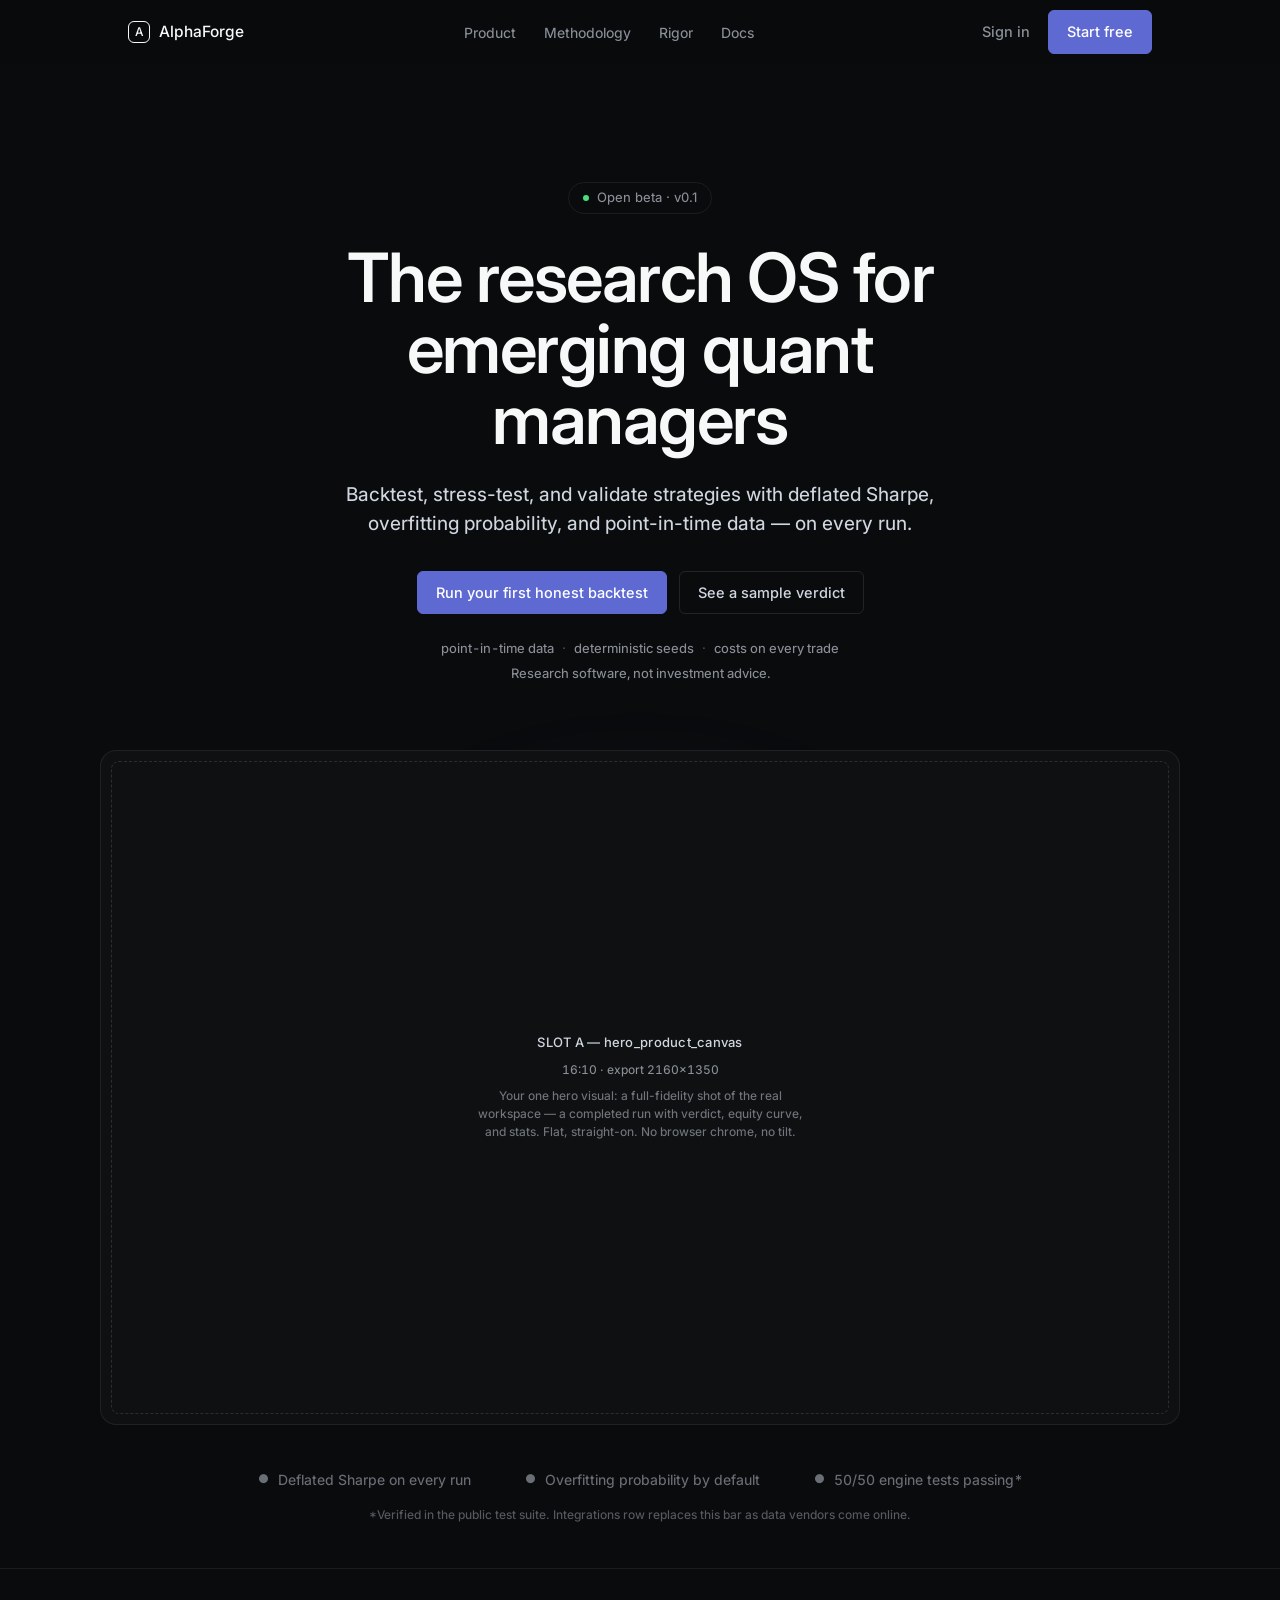
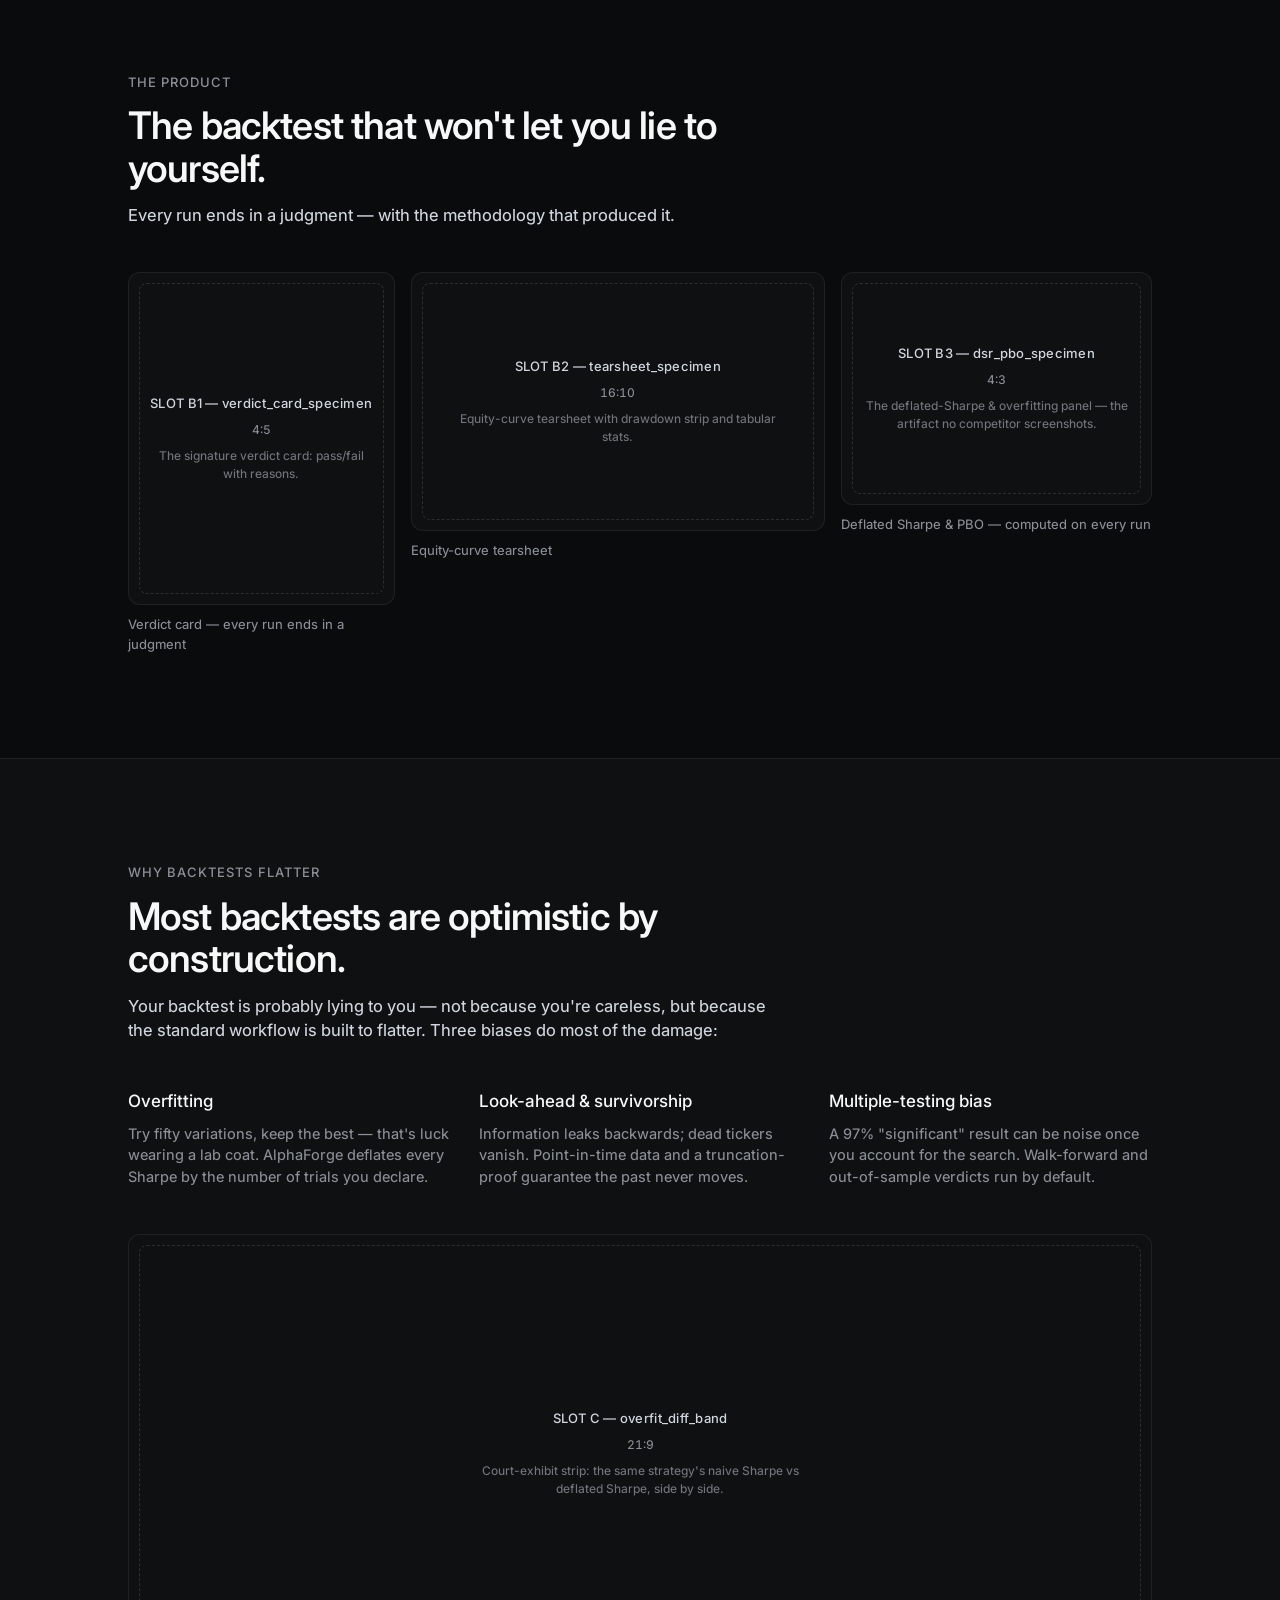
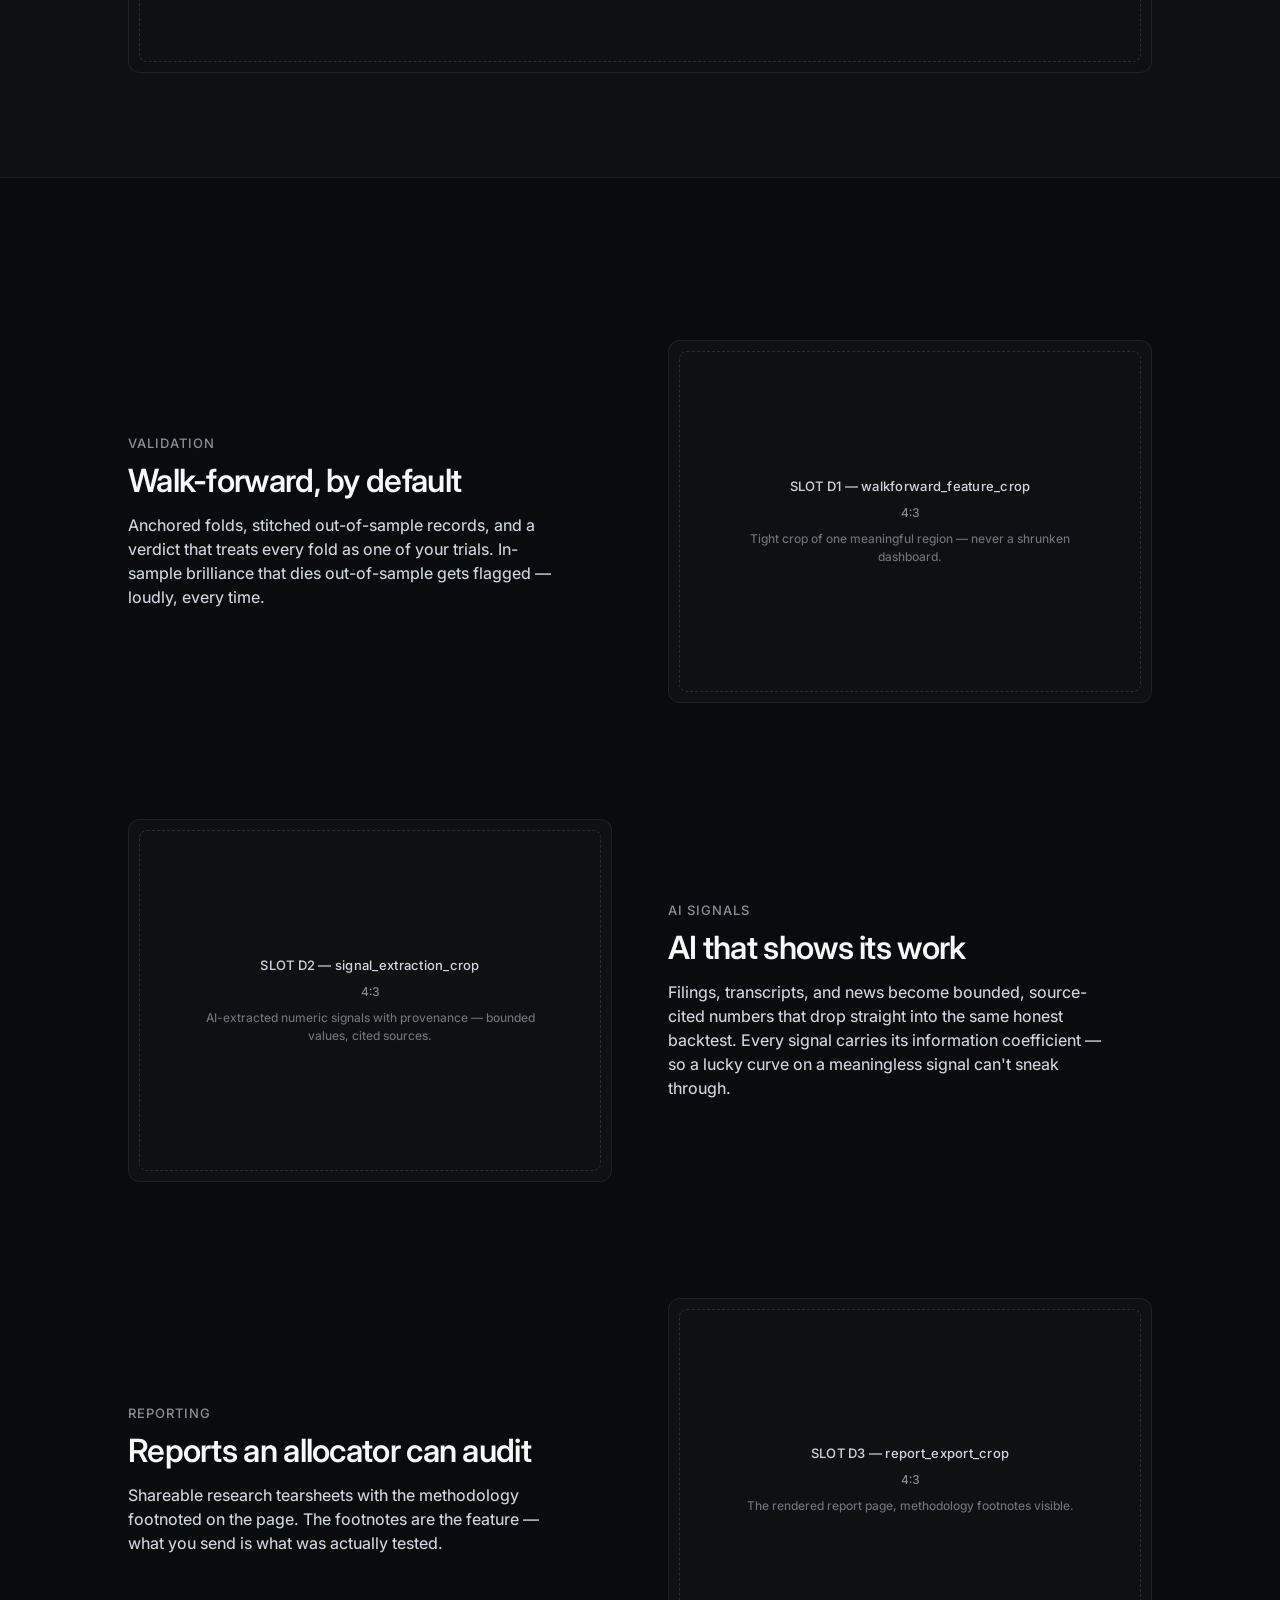
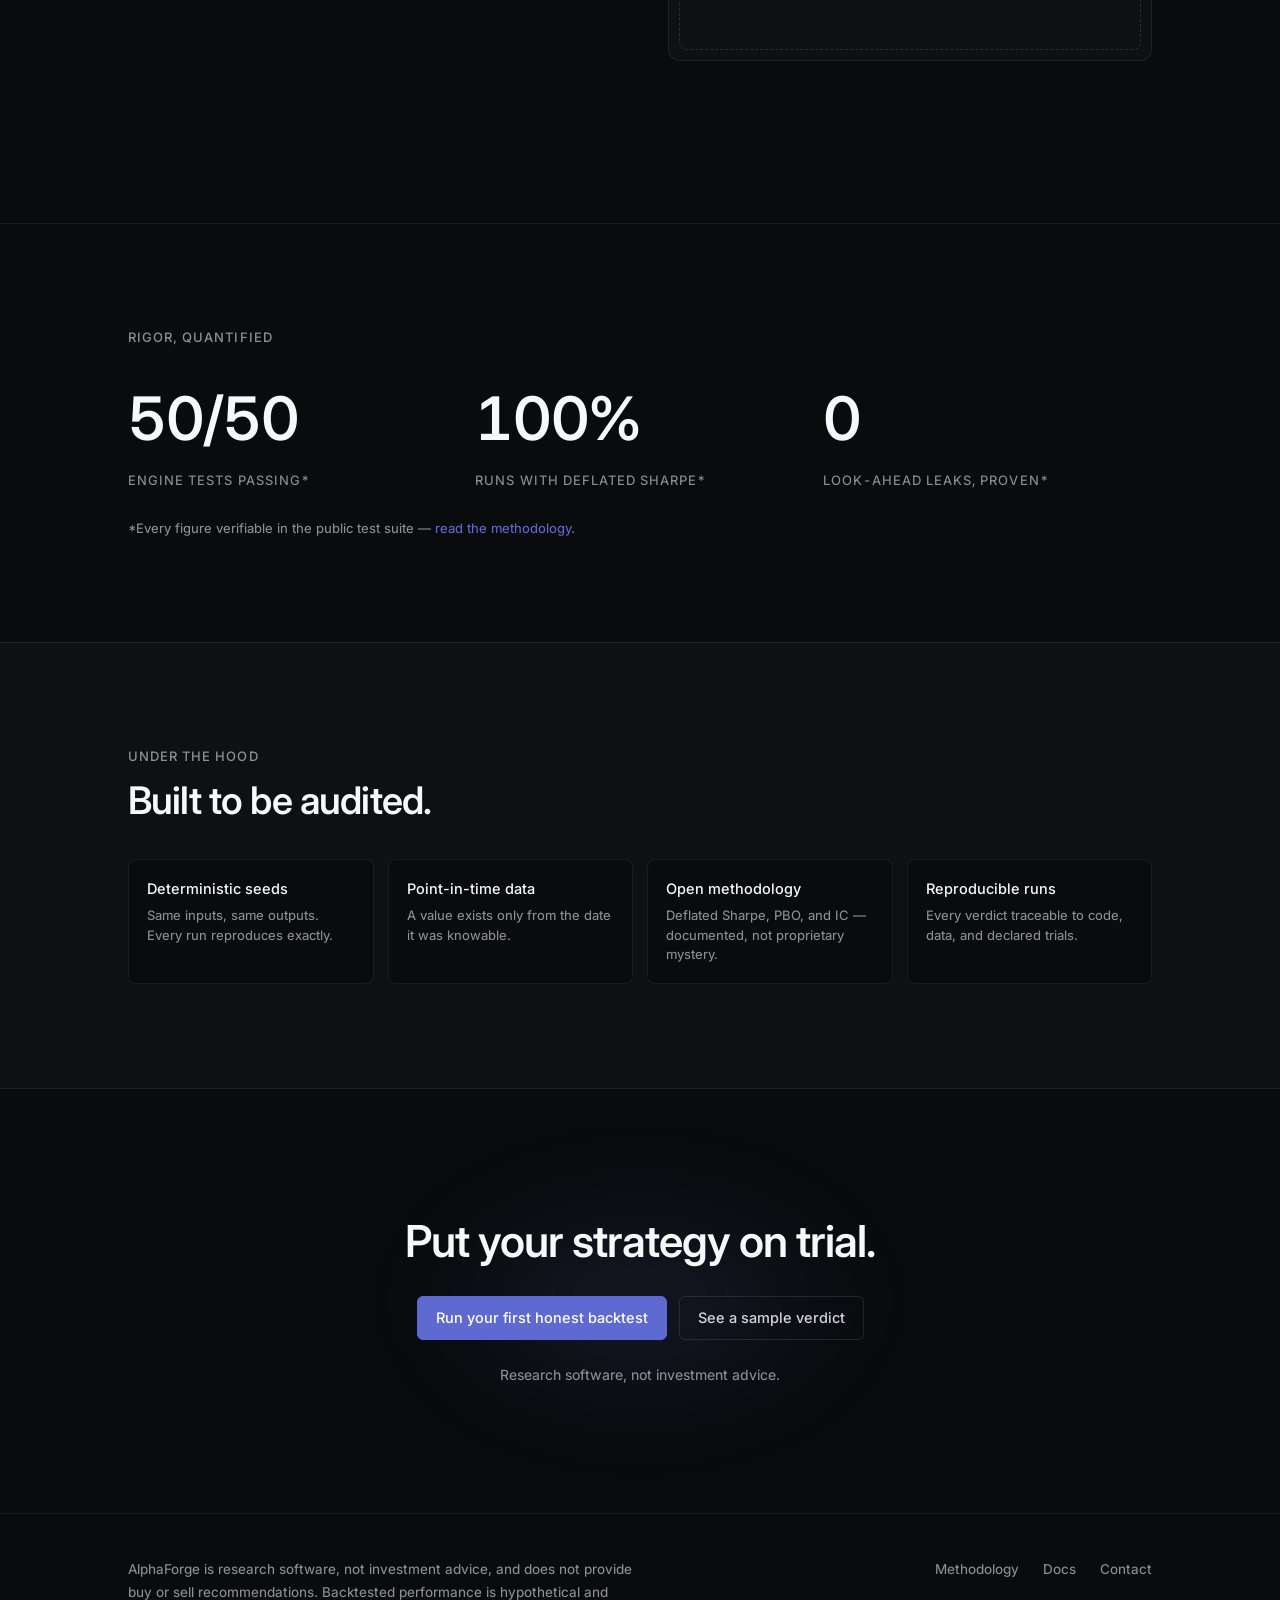
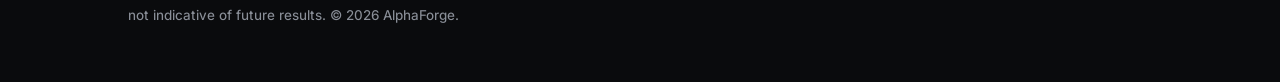
==== marketing/landing_v2.html @ c560eb7e "Add landing v2: research-derived premium design with named image slots Grounded in live-page researc" ====
<!DOCTYPE html>
<html lang="en">
<head>
<meta charset="utf-8">
<meta name="viewport" content="width=device-width, initial-scale=1">
<title>AlphaForge — the research OS for emerging quant managers</title>
<link rel="preconnect" href="https://fonts.googleapis.com">
<link rel="preconnect" href="https://fonts.gstatic.com" crossorigin>
<link href="https://fonts.googleapis.com/css2?family=Inter:wght@400..620&display=swap" rel="stylesheet">
<style>
  :root{
    --bg:#0A0B0D; --panel:#0F1011; --panel2:#131417;
    --hair:rgba(255,255,255,.07); --hair2:rgba(255,255,255,.10);
    --t1:#F7F8F8; --t2:#D0D6E0; --t3:#8A8F98;
    --accent:#5E6AD2; --accent-h:#6E7AE6;
    --sans:'Inter',-apple-system,'Segoe UI',system-ui,sans-serif;
  }
  *{box-sizing:border-box;margin:0;padding:0}
  html{scroll-behavior:smooth}
  body{font-family:var(--sans);background:var(--bg);color:var(--t1);line-height:1.5;font-weight:450;-webkit-font-smoothing:antialiased}
  .wrap{max-width:1080px;margin:0 auto;padding:0 28px}
  a{color:inherit;text-decoration:none}
  .num{font-variant-numeric:tabular-nums}
  .eyebrow{font-size:13px;letter-spacing:.08em;text-transform:uppercase;color:var(--t3);font-weight:500}
  h1{font-size:clamp(40px,6vw,68px);line-height:1.05;font-weight:580;letter-spacing:-.022em}
  h2{font-size:38px;line-height:1.12;font-weight:580;letter-spacing:-.022em}
  h3{font-size:17px;font-weight:500}
  section{padding:104px 0}
  /* nav */
  nav{position:sticky;top:0;z-index:50;height:64px;backdrop-filter:blur(12px);background:rgba(10,11,13,.75);border-bottom:1px solid transparent;transition:border-color .2s}
  nav.scrolled{border-bottom-color:var(--hair)}
  .navrow{display:flex;align-items:center;justify-content:space-between;height:64px}
  .logo{display:flex;align-items:center;gap:9px;font-weight:500;font-size:15.5px}
  .mark{width:22px;height:22px;border:1.5px solid var(--t1);border-radius:6px;display:grid;place-items:center;font-size:12px;font-weight:500}
  .navlinks{display:flex;gap:28px;font-size:14px;color:var(--t3)}
  .navlinks a:hover{color:var(--t1)}
  .navright{display:flex;gap:10px;align-items:center}
  .btn{display:inline-flex;align-items:center;justify-content:center;gap:8px;font-size:14.5px;font-weight:500;padding:10px 18px;border-radius:6px;cursor:pointer;border:1px solid var(--hair2);color:var(--t2);background:transparent;transition:all .15s cubic-bezier(.25,.46,.45,.94)}
  .btn:hover{border-color:rgba(255,255,255,.2);color:var(--t1)}
  .btn-primary{background:var(--accent);border-color:var(--accent);color:#fff}
  .btn-primary:hover{background:var(--accent-h);border-color:var(--accent-h);color:#fff}
  .btn-ghost-sm{border:none;color:var(--t3);padding:10px 8px}
  /* hero */
  .hero{padding:118px 0 0;text-align:center}
  .hero .pill{display:inline-flex;align-items:center;gap:8px;font-size:13px;color:var(--t3);border:1px solid var(--hair);border-radius:999px;padding:5px 14px;margin-bottom:28px}
  .hero .pill .dotg{width:6px;height:6px;border-radius:50%;background:#4ade80}
  .hero h1{max-width:720px;margin:0 auto}
  .hero .sub{font-size:19px;color:var(--t2);max-width:640px;margin:24px auto 32px;line-height:1.55}
  .ctas{display:flex;gap:12px;justify-content:center;flex-wrap:wrap}
  .micro{margin-top:22px;font-size:13px;color:var(--t3);line-height:1.9}
  .micro .sep{opacity:.5;margin:0 8px}
  /* image slots */
  .slot{position:relative;background:var(--panel);border:1px solid var(--hair);display:flex;flex-direction:column;align-items:center;justify-content:center;gap:8px;overflow:hidden}
  .slot::before{content:"";position:absolute;inset:10px;border:1px dashed rgba(255,255,255,.12);border-radius:8px;pointer-events:none}
  .slot .sname{font-size:13px;font-weight:500;color:var(--t2);letter-spacing:.02em}
  .slot .smeta{font-size:12px;color:var(--t3)}
  .slot .shint{font-size:12px;color:var(--t3);max-width:46ch;text-align:center;padding:0 18px;opacity:.8}
  /* hero canvas */
  .canvas-zone{position:relative;margin-top:64px}
  .canvas-zone .glow{position:absolute;left:50%;top:-8%;transform:translateX(-50%);width:760px;height:420px;background:radial-gradient(closest-side,rgba(94,106,210,.16),transparent 70%);filter:blur(40px);pointer-events:none}
  .hero-canvas{aspect-ratio:16/10;border-radius:16px;position:relative;z-index:1}
  /* proof bar */
  .proof{padding:44px 0;border-bottom:1px solid var(--hair)}
  .proofrow{display:flex;justify-content:center;gap:54px;flex-wrap:wrap;color:var(--t3);font-size:14px}
  .proofrow .it{display:flex;align-items:center;gap:9px;opacity:.75}
  .proofrow .tick{color:var(--t3);font-size:12px}
  .proofcap{text-align:center;font-size:12px;color:var(--t3);opacity:.6;margin-top:16px}
  /* specimen gallery */
  .gallery-head{max-width:640px}
  .gallery-head p{color:var(--t2);font-size:16.5px;margin-top:14px}
  .specimens{display:grid;grid-template-columns:0.9fr 1.4fr 1.05fr;gap:16px;margin-top:44px;align-items:start}
  .specimen .slot{border-radius:12px;padding:0}
  .specimen .cap{font-size:13px;color:var(--t3);margin-top:10px}
  .sp1{aspect-ratio:4/5;border-radius:12px}
  .sp2{aspect-ratio:16/10;border-radius:12px}
  .sp3{aspect-ratio:4/3;border-radius:12px}
  /* diagnosis */
  .diag{border-top:1px solid var(--hair);border-bottom:1px solid var(--hair);background:var(--panel)}
  .diag h2{max-width:620px}
  .diag .lead{color:var(--t2);font-size:16.5px;max-width:640px;margin-top:14px}
  .cols3{display:grid;grid-template-columns:repeat(3,1fr);gap:28px;margin-top:46px}
  .cols3 h3{margin-bottom:8px}
  .cols3 p{font-size:14.5px;color:var(--t3)}
  .exhibit{aspect-ratio:21/9;border-radius:12px;margin-top:46px}
  /* feature rows */
  .frow{display:grid;grid-template-columns:1fr 1fr;gap:56px;align-items:center;padding:58px 0}
  .frow .txt h2{font-size:32px}
  .frow .txt p{color:var(--t2);font-size:16px;margin-top:14px;max-width:44ch}
  .frow .media .slot{aspect-ratio:4/3;border-radius:12px}
  /* numbers band */
  .numbers{border-top:1px solid var(--hair)}
  .nb{display:grid;grid-template-columns:repeat(3,1fr);gap:18px;margin-top:8px}
  .nb .stat .v{font-size:60px;font-weight:580;letter-spacing:-.022em}
  .nb .stat .l{font-size:13px;letter-spacing:.08em;text-transform:uppercase;color:var(--t3);margin-top:8px}
  .method{font-size:13px;color:var(--t3);margin-top:28px}
  .method a{color:var(--accent)}
  /* audited strip */
  .audit{background:var(--panel);border-top:1px solid var(--hair);border-bottom:1px solid var(--hair)}
  .audit4{display:grid;grid-template-columns:repeat(4,1fr);gap:14px;margin-top:38px}
  .acard{border:1px solid var(--hair);border-radius:8px;padding:18px;background:var(--bg)}
  .acard h3{font-size:14.5px}
  .acard p{font-size:13px;color:var(--t3);margin-top:6px}
  /* closing */
  .closing{position:relative;text-align:center;padding:128px 0;overflow:hidden}
  .closing .glow{position:absolute;left:50%;top:50%;transform:translate(-50%,-50%);width:680px;height:380px;background:radial-gradient(closest-side,rgba(94,106,210,.14),transparent 70%);filter:blur(40px);pointer-events:none}
  .closing h2{font-size:44px;position:relative}
  .closing p{color:var(--t3);font-size:14px;margin-top:24px;position:relative}
  .closing .ctas{margin-top:30px;position:relative}
  footer{border-top:1px solid var(--hair);padding:44px 0 56px;color:var(--t3);font-size:13.5px;line-height:1.7}
  footer .frow2{display:flex;justify-content:space-between;gap:40px;flex-wrap:wrap}
  footer .links{display:flex;gap:24px}
  footer .links a:hover{color:var(--t1)}
  @media(max-width:880px){
    section{padding:72px 0}
    .navlinks{display:none}
    .specimens,.cols3,.audit4,.nb{grid-template-columns:1fr}
    .frow{grid-template-columns:1fr;gap:26px}
    .frow.rev .media{order:-1}
    h2{font-size:30px}
  }
</style>
</head>
<body>

<nav id="nav"><div class="wrap navrow">
  <div class="logo"><span class="mark">A</span>AlphaForge</div>
  <div class="navlinks"><a href="#specimens">Product</a><a href="#diagnosis">Methodology</a><a href="#numbers">Rigor</a><a>Docs</a></div>
  <div class="navright"><a class="btn btn-ghost-sm">Sign in</a><a class="btn btn-primary">Start free</a></div>
</div></nav>

<header class="wrap hero">
  <div class="pill"><span class="dotg"></span>Open beta · v0.1</div>
  <h1>The research OS for emerging quant managers</h1>
  <p class="sub">Backtest, stress-test, and validate strategies with deflated Sharpe, overfitting probability, and point-in-time data — on every run.</p>
  <div class="ctas">
    <a class="btn btn-primary">Run your first honest backtest</a>
    <a class="btn">See a sample verdict</a>
  </div>
  <p class="micro num">point-in-time data<span class="sep">·</span>deterministic seeds<span class="sep">·</span>costs on every trade<br>Research software, not investment advice.</p>

  <div class="canvas-zone">
    <div class="glow"></div>
    <div class="slot hero-canvas">
      <div class="sname">SLOT A — hero_product_canvas</div>
      <div class="smeta num">16:10 · export 2160×1350</div>
      <div class="shint">Your one hero visual: a full-fidelity shot of the real workspace — a completed run with verdict, equity curve, and stats. Flat, straight-on. No browser chrome, no tilt.</div>
    </div>
  </div>
</header>

<div class="proof"><div class="wrap">
  <div class="proofrow num">
    <span class="it"><span class="tick">●</span>Deflated Sharpe on every run</span>
    <span class="it"><span class="tick">●</span>Overfitting probability by default</span>
    <span class="it"><span class="tick">●</span>50/50 engine tests passing*</span>
  </div>
  <div class="proofcap">*Verified in the public test suite. Integrations row replaces this bar as data vendors come online.</div>
</div></div>

<section id="specimens"><div class="wrap">
  <div class="gallery-head">
    <div class="eyebrow">The product</div>
    <h2 style="margin-top:12px">The backtest that won't let you lie to yourself.</h2>
    <p>Every run ends in a judgment — with the methodology that produced it.</p>
  </div>
  <div class="specimens">
    <div class="specimen"><div class="slot sp1">
      <div class="sname">SLOT B1 — verdict_card_specimen</div><div class="smeta num">4:5</div>
      <div class="shint">The signature verdict card: pass/fail with reasons.</div>
    </div><div class="cap">Verdict card — every run ends in a judgment</div></div>
    <div class="specimen"><div class="slot sp2">
      <div class="sname">SLOT B2 — tearsheet_specimen</div><div class="smeta num">16:10</div>
      <div class="shint">Equity-curve tearsheet with drawdown strip and tabular stats.</div>
    </div><div class="cap">Equity-curve tearsheet</div></div>
    <div class="specimen"><div class="slot sp3">
      <div class="sname">SLOT B3 — dsr_pbo_specimen</div><div class="smeta num">4:3</div>
      <div class="shint">The deflated-Sharpe &amp; overfitting panel — the artifact no competitor screenshots.</div>
    </div><div class="cap">Deflated Sharpe &amp; PBO — computed on every run</div></div>
  </div>
</div></section>

<section id="diagnosis" class="diag"><div class="wrap">
  <div class="eyebrow">Why backtests flatter</div>
  <h2 style="margin-top:12px">Most backtests are optimistic by construction.</h2>
  <p class="lead">Your backtest is probably lying to you — not because you're careless, but because the standard workflow is built to flatter. Three biases do most of the damage:</p>
  <div class="cols3">
    <div><h3>Overfitting</h3><p>Try fifty variations, keep the best — that's luck wearing a lab coat. AlphaForge deflates every Sharpe by the number of trials you declare.</p></div>
    <div><h3>Look-ahead &amp; survivorship</h3><p>Information leaks backwards; dead tickers vanish. Point-in-time data and a truncation-proof guarantee the past never moves.</p></div>
    <div><h3>Multiple-testing bias</h3><p>A 97% "significant" result can be noise once you account for the search. Walk-forward and out-of-sample verdicts run by default.</p></div>
  </div>
  <div class="slot exhibit">
    <div class="sname">SLOT C — overfit_diff_band</div><div class="smeta num">21:9</div>
    <div class="shint">Court-exhibit strip: the same strategy's naive Sharpe vs deflated Sharpe, side by side.</div>
  </div>
</div></section>

<section><div class="wrap">
  <div class="frow">
    <div class="txt">
      <div class="eyebrow">Validation</div>
      <h2 style="margin-top:10px">Walk-forward, by default</h2>
      <p>Anchored folds, stitched out-of-sample records, and a verdict that treats every fold as one of your trials. In-sample brilliance that dies out-of-sample gets flagged — loudly, every time.</p>
    </div>
    <div class="media"><div class="slot">
      <div class="sname">SLOT D1 — walkforward_feature_crop</div><div class="smeta num">4:3</div>
      <div class="shint">Tight crop of one meaningful region — never a shrunken dashboard.</div>
    </div></div>
  </div>
  <div class="frow rev">
    <div class="media"><div class="slot">
      <div class="sname">SLOT D2 — signal_extraction_crop</div><div class="smeta num">4:3</div>
      <div class="shint">AI-extracted numeric signals with provenance — bounded values, cited sources.</div>
    </div></div>
    <div class="txt">
      <div class="eyebrow">AI signals</div>
      <h2 style="margin-top:10px">AI that shows its work</h2>
      <p>Filings, transcripts, and news become bounded, source-cited numbers that drop straight into the same honest backtest. Every signal carries its information coefficient — so a lucky curve on a meaningless signal can't sneak through.</p>
    </div>
  </div>
  <div class="frow">
    <div class="txt">
      <div class="eyebrow">Reporting</div>
      <h2 style="margin-top:10px">Reports an allocator can audit</h2>
      <p>Shareable research tearsheets with the methodology footnoted on the page. The footnotes are the feature — what you send is what was actually tested.</p>
    </div>
    <div class="media"><div class="slot">
      <div class="sname">SLOT D3 — report_export_crop</div><div class="smeta num">4:3</div>
      <div class="shint">The rendered report page, methodology footnotes visible.</div>
    </div></div>
  </div>
</div></section>

<section id="numbers" class="numbers"><div class="wrap">
  <div class="eyebrow">Rigor, quantified</div>
  <div class="nb num" style="margin-top:26px">
    <div class="stat"><div class="v">50/50</div><div class="l">engine tests passing*</div></div>
    <div class="stat"><div class="v">100%</div><div class="l">runs with deflated Sharpe*</div></div>
    <div class="stat"><div class="v">0</div><div class="l">look-ahead leaks, proven*</div></div>
  </div>
  <p class="method">*Every figure verifiable in the public test suite — <a>read the methodology</a>.</p>
</div></section>

<section class="audit"><div class="wrap">
  <div class="eyebrow">Under the hood</div>
  <h2 style="margin-top:12px">Built to be audited.</h2>
  <div class="audit4">
    <div class="acard"><h3>Deterministic seeds</h3><p>Same inputs, same outputs. Every run reproduces exactly.</p></div>
    <div class="acard"><h3>Point-in-time data</h3><p>A value exists only from the date it was knowable.</p></div>
    <div class="acard"><h3>Open methodology</h3><p>Deflated Sharpe, PBO, and IC — documented, not proprietary mystery.</p></div>
    <div class="acard"><h3>Reproducible runs</h3><p>Every verdict traceable to code, data, and declared trials.</p></div>
  </div>
</div></section>

<section class="closing">
  <div class="glow"></div>
  <div class="wrap">
    <h2>Put your strategy on trial.</h2>
    <div class="ctas"><a class="btn btn-primary">Run your first honest backtest</a><a class="btn">See a sample verdict</a></div>
    <p>Research software, not investment advice.</p>
  </div>
</section>

<footer><div class="wrap frow2">
  <div style="max-width:56ch">AlphaForge is research software, not investment advice, and does not provide buy or sell recommendations. Backtested performance is hypothetical and not indicative of future results. © 2026 AlphaForge.</div>
  <div class="links"><a>Methodology</a><a>Docs</a><a>Contact</a></div>
</div></footer>

<script>
  const nav=document.getElementById('nav');
  addEventListener('scroll',()=>nav.classList.toggle('scrolled',scrollY>8),{passive:true});
</script>
</body>
</html>
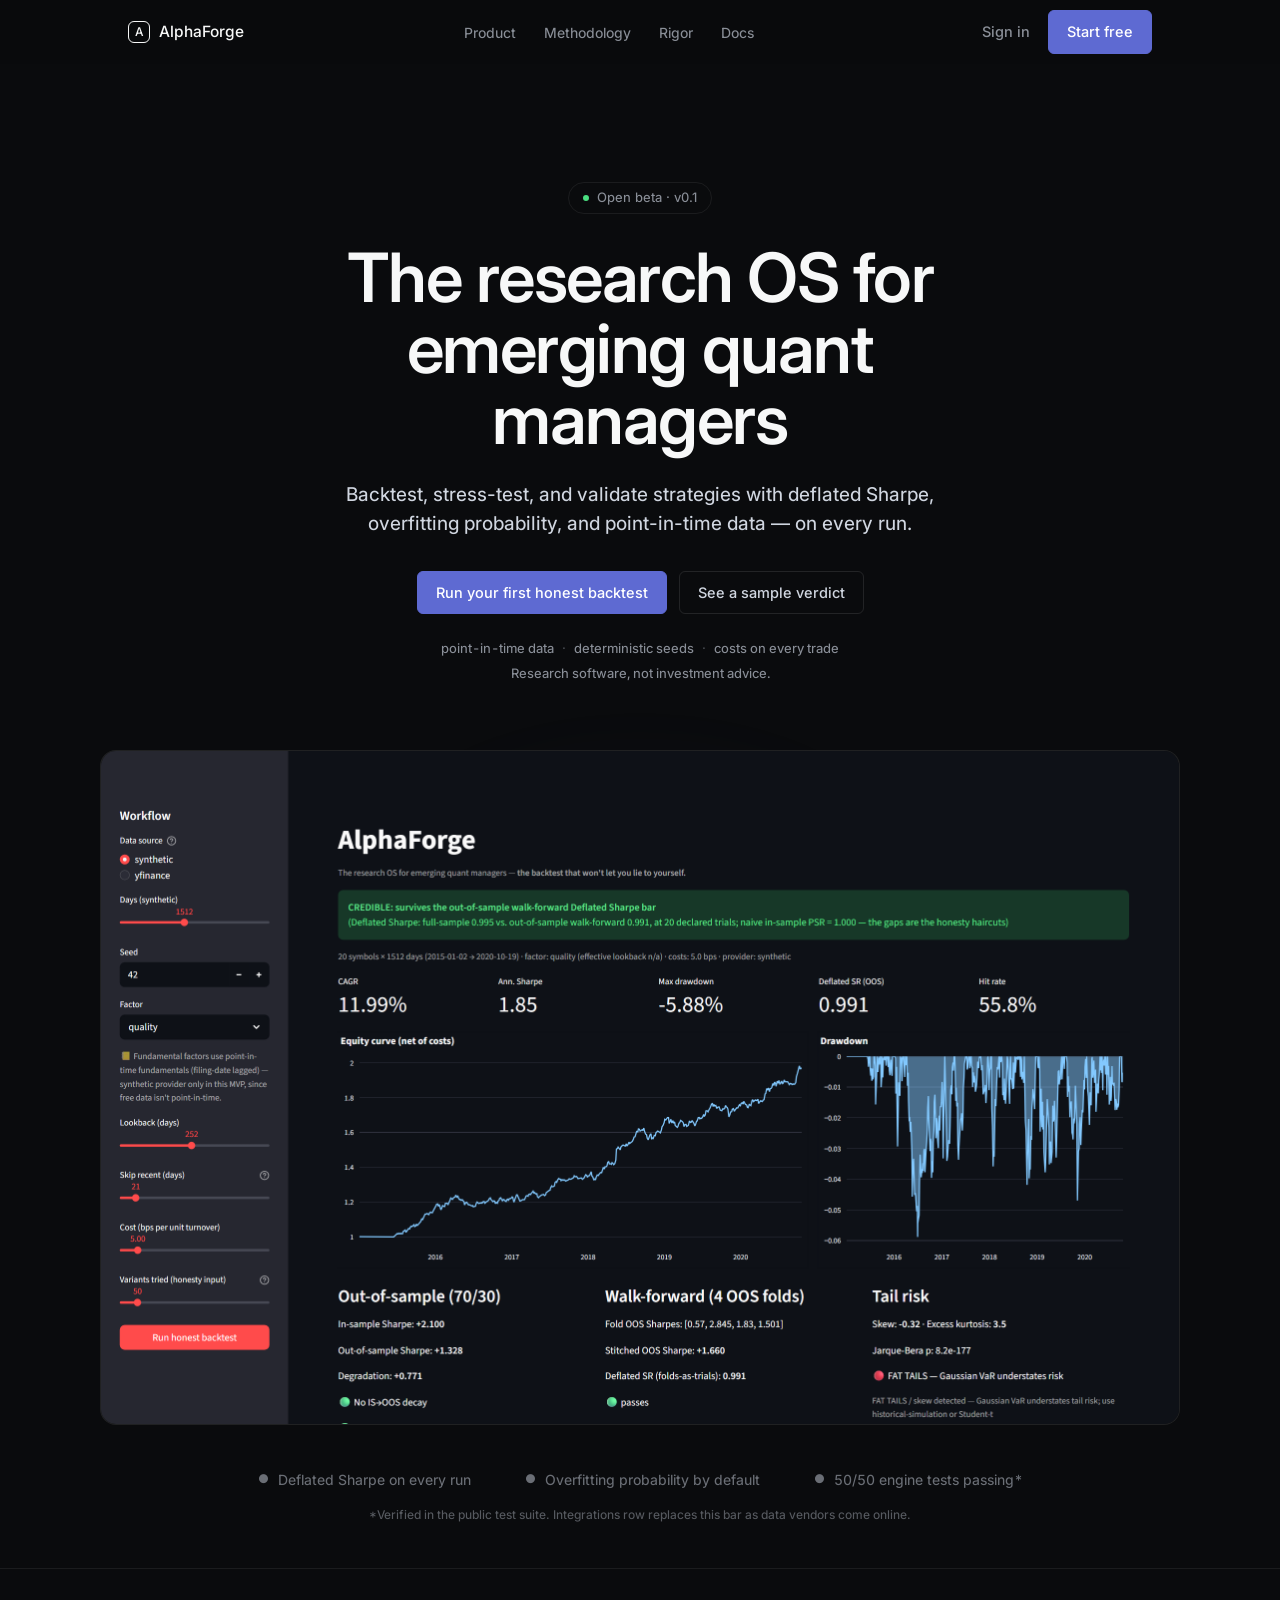
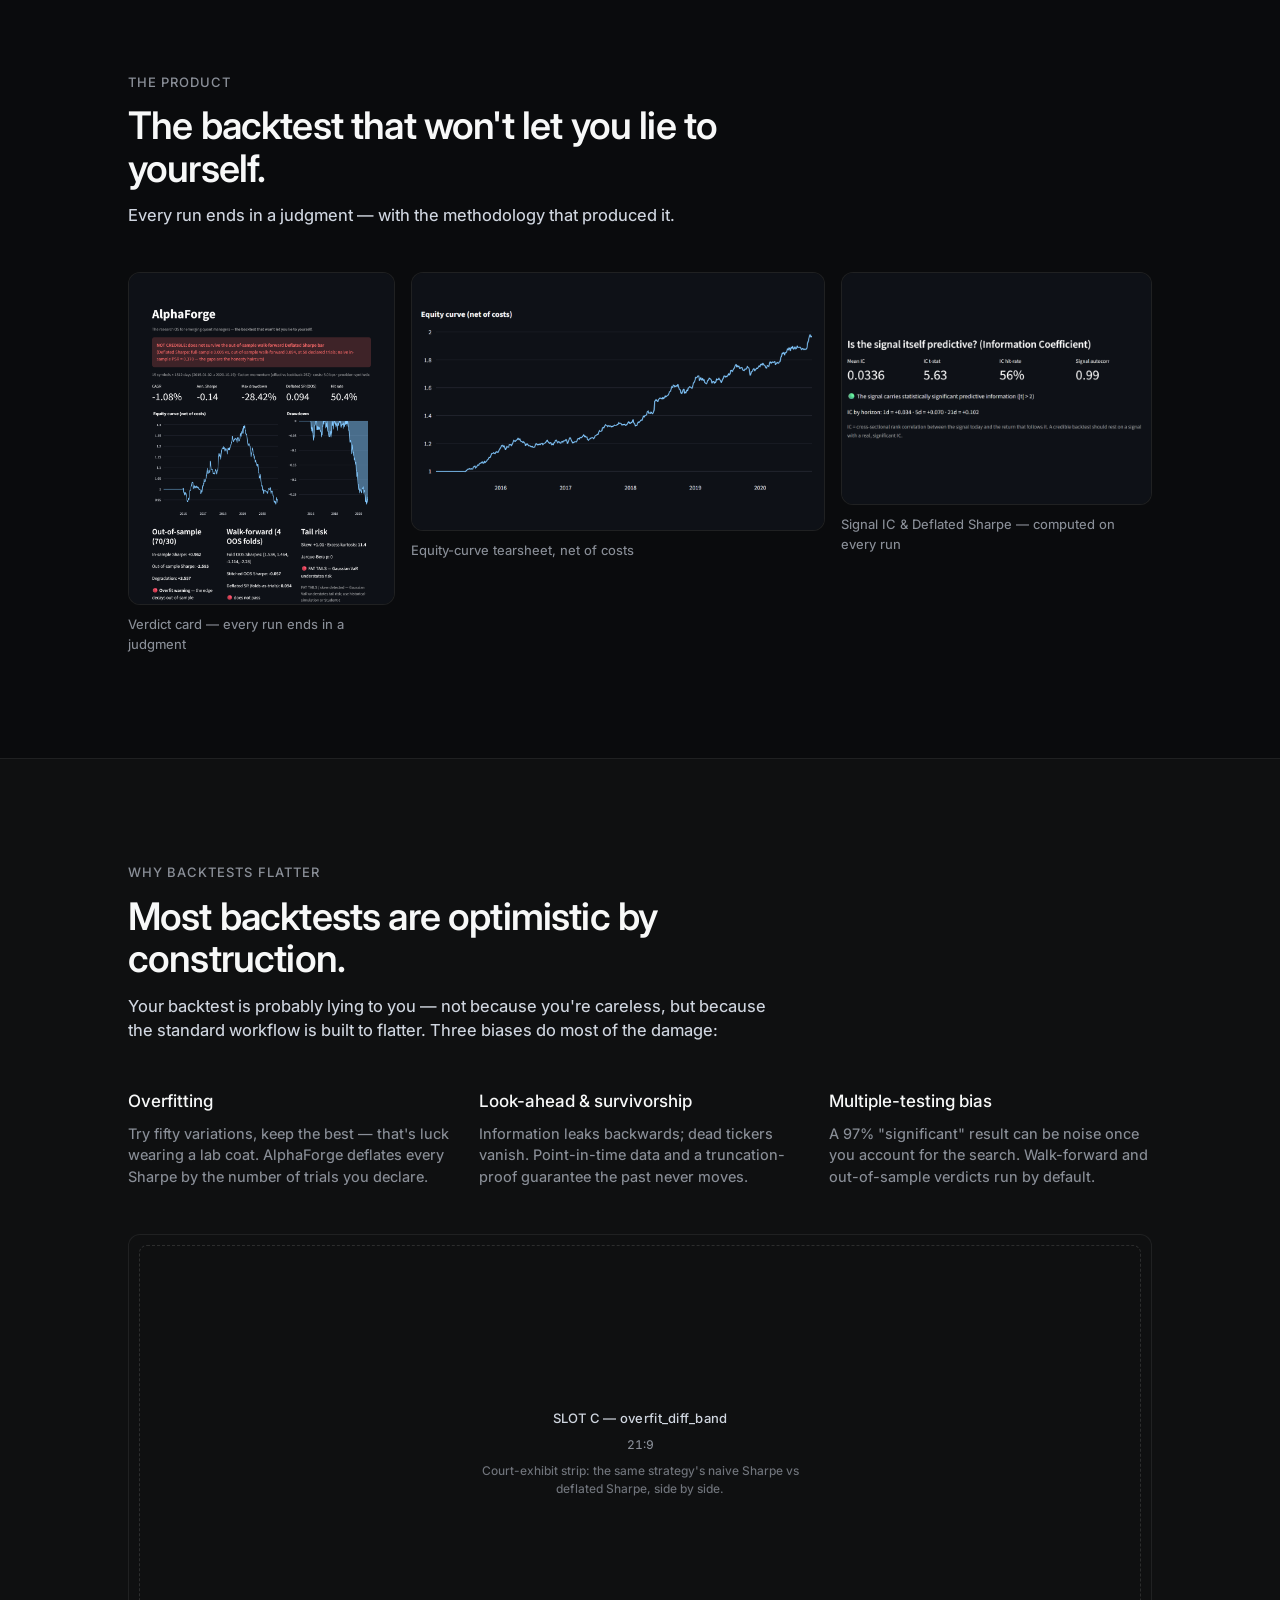
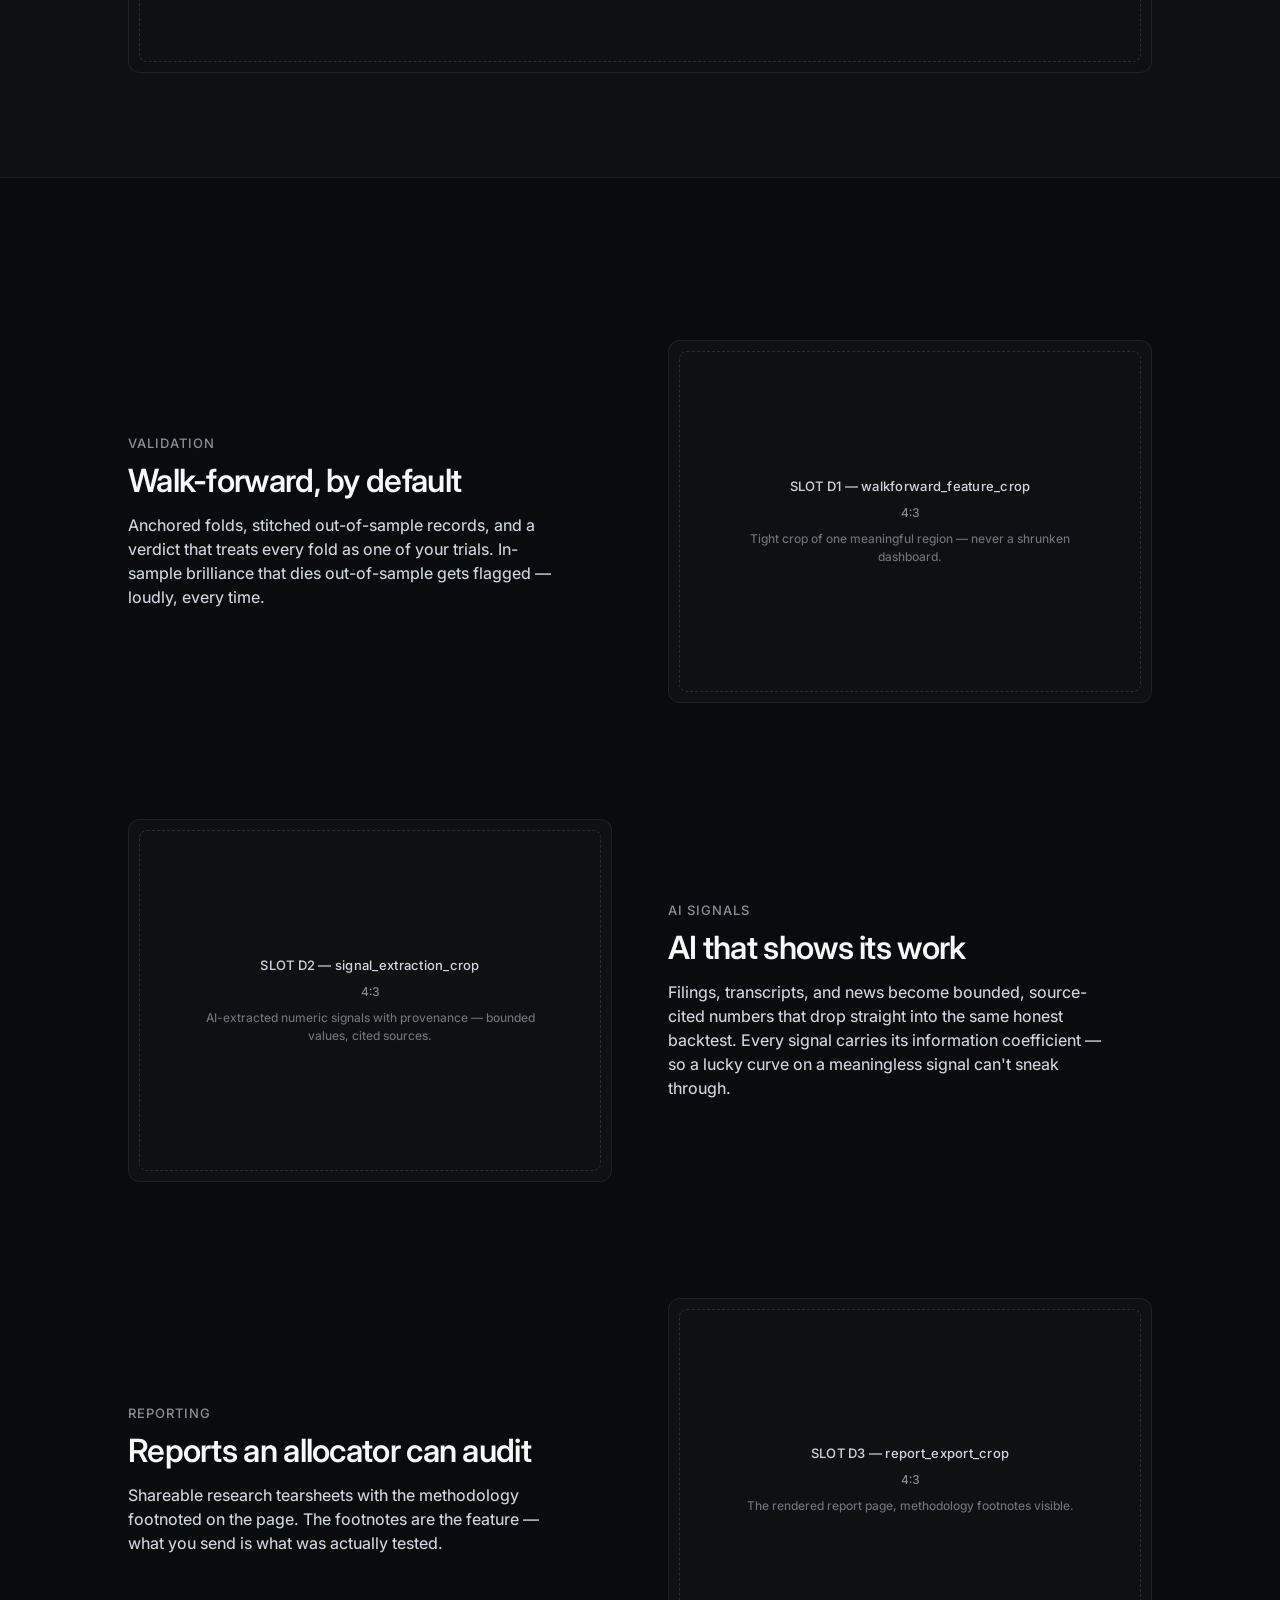
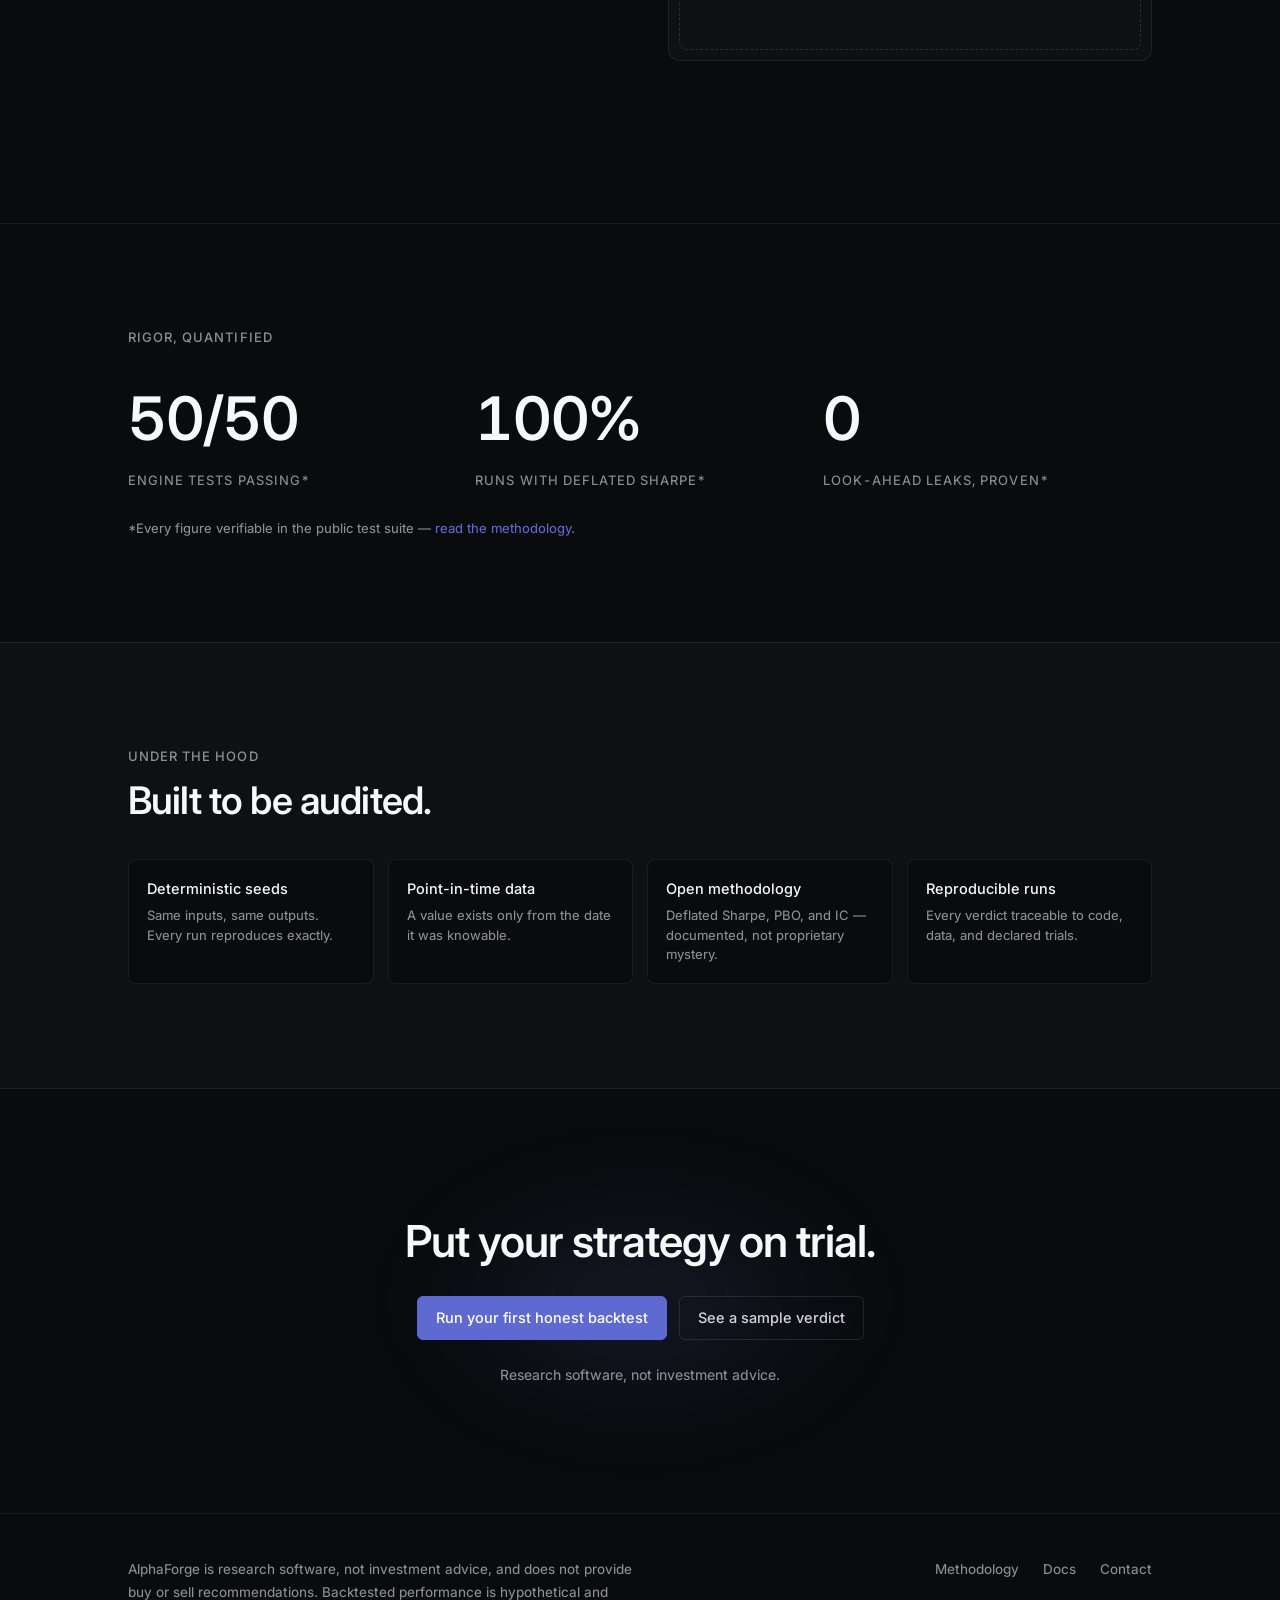
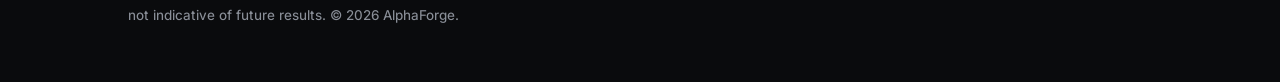
==== commit db4210d1: "Fill landing slots A + B1-B3 with real product screenshots Adds a screenshot mode to the Streamlit a" ====
--- a/marketing/landing_v2.html
+++ b/marketing/landing_v2.html
@@ -50,6 +50,8 @@
   .micro{margin-top:22px;font-size:13px;color:var(--t3);line-height:1.9}
   .micro .sep{opacity:.5;margin:0 8px}
   /* image slots */
+  .shotbox{position:relative;background:var(--panel);border:1px solid var(--hair);overflow:hidden}
+  .shotbox img{width:100%;height:100%;object-fit:cover;display:block}
   .slot{position:relative;background:var(--panel);border:1px solid var(--hair);display:flex;flex-direction:column;align-items:center;justify-content:center;gap:8px;overflow:hidden}
   .slot::before{content:"";position:absolute;inset:10px;border:1px dashed rgba(255,255,255,.12);border-radius:8px;pointer-events:none}
   .slot .sname{font-size:13px;font-weight:500;color:var(--t2);letter-spacing:.02em}
@@ -140,10 +142,8 @@
 
   <div class="canvas-zone">
     <div class="glow"></div>
-    <div class="slot hero-canvas">
-      <div class="sname">SLOT A — hero_product_canvas</div>
-      <div class="smeta num">16:10 · export 2160×1350</div>
-      <div class="shint">Your one hero visual: a full-fidelity shot of the real workspace — a completed run with verdict, equity curve, and stats. Flat, straight-on. No browser chrome, no tilt.</div>
+    <div class="shotbox hero-canvas">
+      <img src="assets/hero_product_canvas.png" alt="The AlphaForge workspace: a completed quality-factor run with a CREDIBLE verdict, equity curve, drawdown, and out-of-sample panels" style="object-position:top">
     </div>
   </div>
 </header>
@@ -164,18 +164,15 @@
     <p>Every run ends in a judgment — with the methodology that produced it.</p>
   </div>
   <div class="specimens">
-    <div class="specimen"><div class="slot sp1">
-      <div class="sname">SLOT B1 — verdict_card_specimen</div><div class="smeta num">4:5</div>
-      <div class="shint">The signature verdict card: pass/fail with reasons.</div>
+    <div class="specimen"><div class="shotbox sp1">
+      <img src="assets/verdict_card_specimen.png" alt="A NOT CREDIBLE verdict: full-sample Deflated Sharpe 0.005 at 50 declared trials, with the honesty haircuts spelled out">
     </div><div class="cap">Verdict card — every run ends in a judgment</div></div>
-    <div class="specimen"><div class="slot sp2">
-      <div class="sname">SLOT B2 — tearsheet_specimen</div><div class="smeta num">16:10</div>
-      <div class="shint">Equity-curve tearsheet with drawdown strip and tabular stats.</div>
-    </div><div class="cap">Equity-curve tearsheet</div></div>
-    <div class="specimen"><div class="slot sp3">
-      <div class="sname">SLOT B3 — dsr_pbo_specimen</div><div class="smeta num">4:3</div>
-      <div class="shint">The deflated-Sharpe &amp; overfitting panel — the artifact no competitor screenshots.</div>
-    </div><div class="cap">Deflated Sharpe &amp; PBO — computed on every run</div></div>
+    <div class="specimen"><div class="shotbox sp2">
+      <img src="assets/tearsheet_specimen.png" alt="Equity curve, net of costs, from a certified quality-factor run">
+    </div><div class="cap">Equity-curve tearsheet, net of costs</div></div>
+    <div class="specimen"><div class="shotbox sp3">
+      <img src="assets/dsr_pbo_specimen.png" alt="Signal information-coefficient panel: mean IC 0.0336, t-stat 5.63, statistically significant">
+    </div><div class="cap">Signal IC &amp; Deflated Sharpe — computed on every run</div></div>
   </div>
 </div></section>
 
